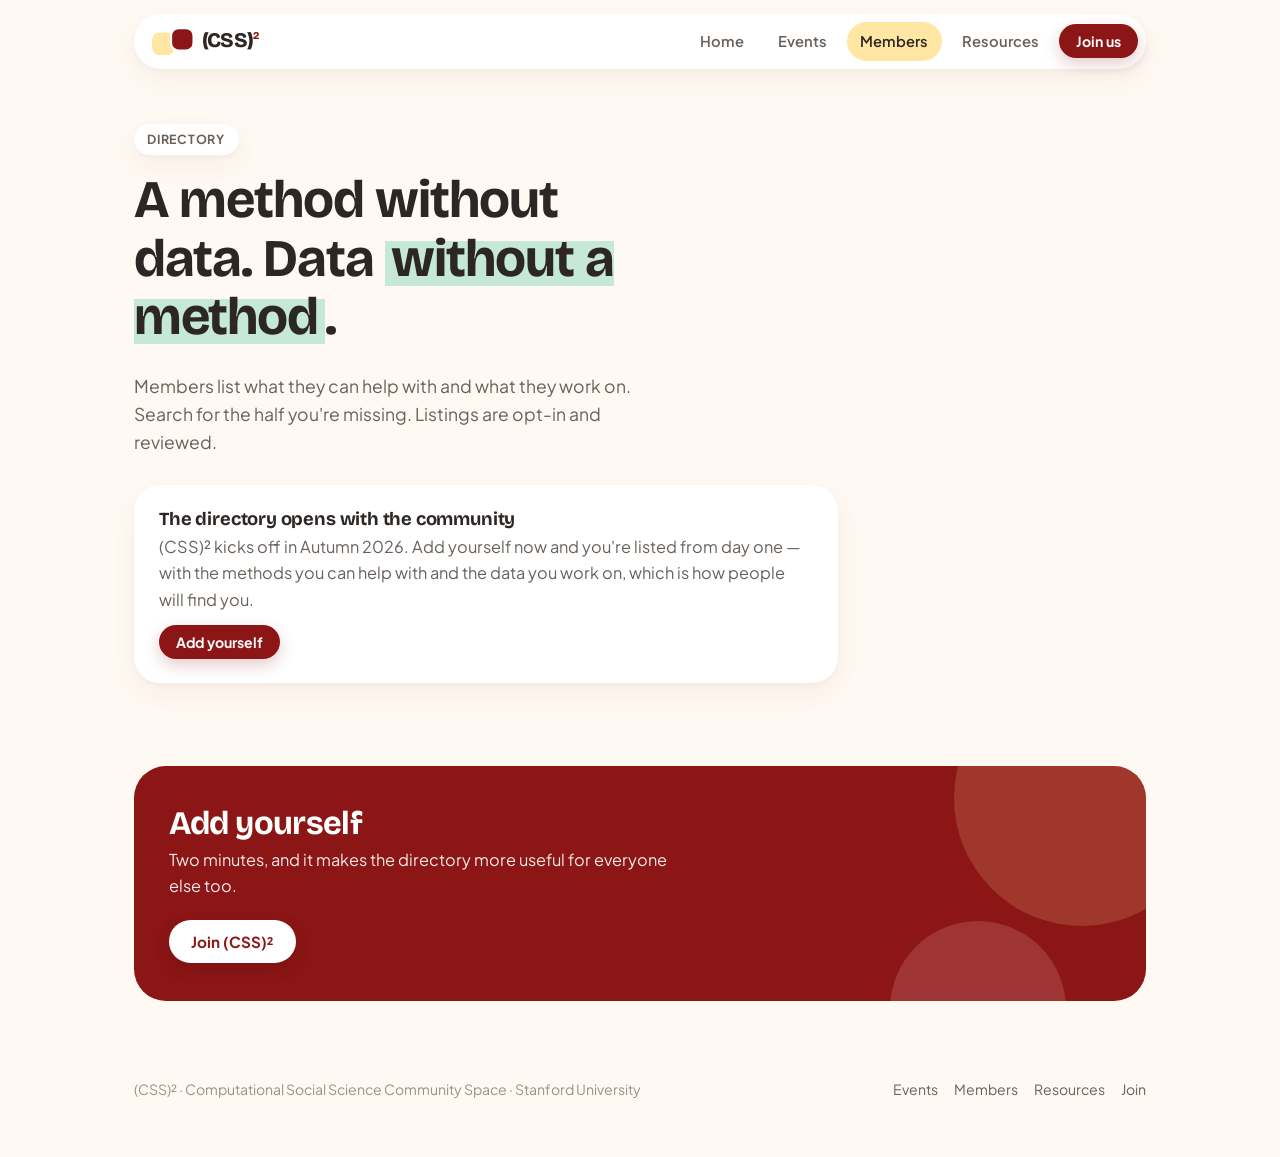
==== directory.html @ d307f13f "Replace member data tags with a one-line blurb, add optional photos Members now carry a free-text `b" ====
<!DOCTYPE html>
<html lang="en">
<head>
<meta charset="utf-8">
<meta name="viewport" content="width=device-width, initial-scale=1">
<title>Members — (CSS)² Computational Social Science Community Space at Stanford</title>
<meta name="description" content="A searchable directory of (CSS)² members at Stanford, filterable by school, method, and the data they work with.">
<link rel="icon" href="img/favicon.svg" type="image/svg+xml">
<link rel="preconnect" href="https://fonts.googleapis.com">
<link rel="preconnect" href="https://fonts.gstatic.com" crossorigin>
<link href="https://fonts.googleapis.com/css2?family=Bricolage+Grotesque:opsz,wght@12..96,400..800&family=Plus+Jakarta+Sans:ital,wght@0,400;0,500;0,600;0,700;1,400&display=swap" rel="stylesheet">
<link rel="stylesheet" href="css/site.css">
</head>
<body>
<a class="skip-link" href="#main">Skip to content</a>

<div class="topbar">
  <div class="wrap">
    <nav class="nav" aria-label="Main">
      <a class="brand" href="index.html" aria-label="CSS squared — home">
        <svg class="brand__mark" viewBox="0 0 46 30" aria-hidden="true"><rect x="0" y="5" width="25" height="25" rx="8.5" fill="#FFE6A3"/><rect x="21" y="0" width="25" height="25" rx="8.5" fill="#8C1515" stroke="#FFFFFF" stroke-width="2.5"/></svg>
        <span class="brand__word">(CSS)<sup>2</sup></span>
      </a>
      <a class="nav__link" href="index.html">Home</a>
      <a class="nav__link" href="events.html">Events</a>
      <a class="nav__link" href="directory.html">Members</a>
      <a class="nav__link" href="resources.html">Resources</a>
      <a class="btn btn--sm" href="#" data-form-link>Join us</a>
    </nav>
  </div>
</div>

<main id="main">

  <section class="section">
    <div class="wrap">
      <div class="section__head">
        <span class="section__label">Directory</span>
        <h1>A method without data. Data <span class="hl hl--mint">without a method</span>.</h1>
        <p class="lede">
          Members list what they can help with and what they work on. Search for the half you're
          missing. Listings are opt-in and reviewed.
        </p>
      </div>

      <div class="filters" id="directory-controls">
        <div class="filters__row">
          <span class="filters__label" id="label-search">Search</span>
          <input class="search" type="search" id="member-search"
                 placeholder="Name, department, method, data…" aria-labelledby="label-search">
          <button type="button" class="chip" id="filter-seeking" aria-pressed="false">Looking for collaborators</button>
          <button type="button" class="chip" id="filter-reset">Clear</button>
        </div>
        <div class="filters__row">
          <span class="filters__label">School</span>
          <div class="filters__row" id="filter-schools"></div>
        </div>
        <div class="filters__row">
          <span class="filters__label">Methods</span>
          <div class="filters__row" id="filter-methods"></div>
        </div>
      </div>

      <p class="legend" id="directory-legend">
        Green pills are methods someone can help you with. Use the chips to narrow by
        school or method, or just search.
      </p>

      <p class="count" id="member-count" aria-live="polite"></p>
      <div class="people" id="member-results"></div>

      <div class="note hidden" id="directory-empty">
        <h3>The directory opens with the community</h3>
        <p>
          (CSS)² kicks off in Autumn 2026. Add yourself now and you're listed from day one — with
          the methods you can help with and the data you work on, which is how people will find
          you.
        </p>
        <p><a class="btn btn--sm" href="#" data-form-link>Add yourself</a></p>
      </div>
    </div>
  </section>

  <section class="section">
    <div class="wrap">
      <div class="panel">
        <h2>Add yourself</h2>
        <p>Two minutes, and it makes the directory more useful for everyone else too.</p>
        <div class="panel__actions">
          <a class="btn btn--cream" href="#" data-form-link>Join (CSS)²</a>
          <a class="btn btn--ghost" href="#" data-slack-link>Join the Slack</a>
        </div>
      </div>
    </div>
  </section>

</main>

<footer class="footer">
  <div class="wrap">
    <p>(CSS)² · Computational Social Science Community Space · Stanford University<br>
      <a href="#" data-contact-email></a></p>
    <nav aria-label="Footer">
      <a href="events.html">Events</a>
      <a href="directory.html">Members</a>
      <a href="resources.html">Resources</a>
      <a href="#" data-form-link>Join</a>
    </nav>
  </div>
</footer>

<script src="data/site.js"></script>
<script src="data/events.js"></script>
<script src="data/members.js"></script>
<script src="data/resources.js"></script>
<script src="js/site.js"></script>
</body>
</html>
---- css/site.css ----
/* ===========================================================================
   (CSS)² — Computational Social Science Community Space at Stanford

   THE LOOK: warm, soft, modern. Notes so edits stay coherent —

   · Cardinal is the anchor, but the supporting palette is four pastel
     HIGHLIGHTERS (butter, mint, blush, sky). They fill tiles, tags, and the
     marker swipes behind key phrases in headings. Nothing is grey.
   · Corners are generous: 22px on surfaces, fully round on anything you click.
   · Shadows are soft and warm-tinted, never grey, never hard-offset.
   · Layout deliberately avoids equal card grids — tiles come in three sizes.
   · People are pastel initial circles. No placeholder avatars, ever.
   =========================================================================== */

:root {
  --cardinal: #8c1515;
  --cardinal-deep: #6d1010;
  --cardinal-tint: #fbeeee;

  --butter: #ffe6a3;
  --butter-deep: #f5c95c;
  --mint: #c5e9d5;
  --mint-deep: #8ccfae;
  --blush: #fbd3da;
  --blush-deep: #f2a9b6;
  --sky: #cfe2f8;
  --sky-deep: #9ec4ef;

  --page: #fff9f3;
  --surface: #ffffff;
  --ink: #2c2724;
  --ink-2: #6a615b;
  --ink-3: #9b918a;
  --line: #f0e5da;

  --display: "Bricolage Grotesque", "Trebuchet MS", system-ui, sans-serif;
  --body: "Plus Jakarta Sans", -apple-system, BlinkMacSystemFont, "Segoe UI", Roboto, sans-serif;

  --r-lg: 26px;
  --r-md: 20px;
  --r-sm: 14px;

  --shadow: 0 2px 4px rgba(140, 90, 60, 0.04), 0 10px 24px rgba(140, 90, 60, 0.07);
  --shadow-lift: 0 4px 8px rgba(140, 90, 60, 0.06), 0 18px 38px rgba(140, 90, 60, 0.12);

  --wrap: 66rem;
}

*,
*::before,
*::after {
  box-sizing: border-box;
}

html {
  scroll-behavior: smooth;
}

body {
  margin: 0;
  font-family: var(--body);
  font-size: 1.02rem;
  line-height: 1.6;
  color: var(--ink);
  background: var(--page);
  -webkit-font-smoothing: antialiased;
}

.wrap {
  width: 100%;
  max-width: var(--wrap);
  margin: 0 auto;
  padding: 0 1.35rem;
}

/* --- Type --------------------------------------------------------------- */

h1,
h2,
h3 {
  font-family: var(--display);
  font-weight: 700;
  line-height: 1.1;
  letter-spacing: -0.02em;
  margin: 0 0 0.5em;
}

h1 {
  font-size: clamp(2.1rem, 5vw, 3.3rem);
}

h2 {
  font-size: clamp(1.5rem, 3vw, 2.05rem);
}

h3 {
  font-size: 1.15rem;
  letter-spacing: -0.01em;
}

p {
  margin: 0 0 1.05em;
}

a {
  color: var(--cardinal);
  text-decoration-thickness: 1.5px;
  text-underline-offset: 3px;
}

a:hover {
  color: var(--cardinal-deep);
}

/* The marker swipe. Sits behind the bottom of the text and survives
   line wrapping. */
.hl {
  padding: 0 0.12em;
  border-radius: 3px;
  background-image: linear-gradient(
    180deg,
    transparent 0 22%,
    var(--hl, var(--butter)) 22% 93%,
    transparent 93%
  );
}

.hl--mint {
  --hl: var(--mint);
}

.hl--blush {
  --hl: var(--blush);
}

.hl--sky {
  --hl: var(--sky);
}

.lede {
  font-size: 1.1rem;
  color: var(--ink-2);
  max-width: 40ch;
}

/* --- Floating pill nav -------------------------------------------------- */

.topbar {
  position: sticky;
  top: 0;
  z-index: 40;
  padding: 0.85rem 0;
  background: linear-gradient(var(--page) 72%, rgba(255, 249, 243, 0));
}

.nav {
  display: flex;
  align-items: center;
  gap: 0.4rem;
  flex-wrap: wrap;
  background: var(--surface);
  border-radius: 999px;
  padding: 0.5rem 0.55rem 0.5rem 1.15rem;
  box-shadow: var(--shadow);
}

.brand {
  display: flex;
  align-items: center;
  gap: 0.5rem;
  margin-right: auto;
  text-decoration: none;
  color: var(--ink);
}

/* The mark: two overlapping rounded stickers. Same shape as the favicon and
   the big lockup on the home page — keep all three in step. */
.brand__mark {
  width: 2.6rem;
  height: 1.7rem;
  flex: none;
}

.brand__word {
  font-family: var(--display);
  font-weight: 800;
  font-size: 1.3rem;
  letter-spacing: -0.03em;
  line-height: 1;
}

.brand__word sup {
  font-size: 0.5em;
  top: -0.62em;
  color: var(--cardinal);
}

.nav__link {
  font-size: 0.92rem;
  font-weight: 600;
  color: var(--ink-2);
  text-decoration: none;
  padding: 0.5rem 0.85rem;
  border-radius: 999px;
}

.nav__link:hover {
  background: var(--page);
  color: var(--ink);
}

.nav__link[aria-current="page"] {
  background: var(--butter);
  color: var(--ink);
}

@media (max-width: 40rem) {
  .nav {
    padding: 0.75rem 0.9rem;
    border-radius: var(--r-md);
  }

  .brand {
    width: 100%;
    margin: 0 0 0.3rem;
  }

  .nav__link {
    padding: 0.4rem 0.7rem;
    font-size: 0.88rem;
  }
}

/* --- Buttons ------------------------------------------------------------ */

.btn {
  display: inline-flex;
  align-items: center;
  gap: 0.45rem;
  font-family: var(--body);
  font-size: 0.95rem;
  font-weight: 700;
  line-height: 1;
  padding: 0.85rem 1.4rem;
  border: none;
  border-radius: 999px;
  background: var(--cardinal);
  color: #fff;
  text-decoration: none;
  cursor: pointer;
  box-shadow: 0 6px 16px rgba(140, 21, 21, 0.22);
  transition: transform 0.16s ease, box-shadow 0.16s ease, background 0.16s ease;
}

.btn:hover {
  background: var(--cardinal-deep);
  color: #fff;
  transform: translateY(-2px);
  box-shadow: 0 10px 22px rgba(140, 21, 21, 0.28);
}

.btn--sm {
  font-size: 0.88rem;
  padding: 0.62rem 1.05rem;
}

.btn--soft {
  background: var(--surface);
  color: var(--ink);
  box-shadow: var(--shadow);
}

.btn--soft:hover {
  background: var(--surface);
  color: var(--cardinal);
  box-shadow: var(--shadow-lift);
}

.btn--cream {
  background: #fff;
  color: var(--cardinal);
  box-shadow: 0 6px 18px rgba(0, 0, 0, 0.12);
}

.btn--cream:hover {
  background: #fff;
  color: var(--cardinal-deep);
}

/* --- Hero --------------------------------------------------------------- */

.hero {
  padding: 2.5rem 0 1rem;
}

.hero .wrap {
  display: grid;
  grid-template-columns: minmax(0, 1.05fr) minmax(0, 0.95fr);
  gap: 2.5rem;
  align-items: center;
}

/* The masthead lockup that opens the home page. */
.lockup {
  display: flex;
  align-items: center;
  gap: 0.85rem;
  margin-bottom: 0.7rem;
}

.lockup__mark {
  width: 5rem;
  height: 3.25rem;
  flex: none;
}

.lockup__word {
  font-family: var(--display);
  font-weight: 800;
  font-size: clamp(2.7rem, 7vw, 4.2rem);
  line-height: 0.85;
  letter-spacing: -0.045em;
  margin: 0;
}

.lockup__word sup {
  font-size: 0.45em;
  top: -0.62em;
  color: var(--cardinal);
}

.hero h1 {
  font-size: clamp(1.35rem, 2.9vw, 1.95rem);
  margin: 0 0 0.6rem;
}

.hero__tagline {
  font-family: var(--display);
  font-weight: 600;
  font-size: 1.28rem;
  line-height: 1.35;
  color: var(--ink);
  margin: 0 0 0.95rem;
  max-width: 34ch;
}

@media (max-width: 34rem) {
  .lockup__mark {
    width: 3.8rem;
    height: 2.5rem;
  }
}

.hero__note {
  font-size: 0.88rem;
  color: var(--ink-3);
  margin: 0.9rem 0 0;
}

.hero__actions {
  display: flex;
  gap: 0.6rem;
  flex-wrap: wrap;
  margin-top: 1.4rem;
}

/* The sticker cluster: what people turn up holding. */
.stickers {
  position: relative;
  display: flex;
  flex-wrap: wrap;
  gap: 0.7rem;
  justify-content: center;
  align-content: center;
  min-height: 15rem;
  padding: 1rem 0;
}

.sticker {
  font-family: var(--display);
  font-weight: 600;
  font-size: 1rem;
  padding: 0.7rem 1.1rem;
  border-radius: 999px;
  background: var(--surface);
  box-shadow: var(--shadow);
  white-space: nowrap;
  transition: transform 0.2s ease;
}

.sticker:nth-child(1) {
  background: var(--butter);
  transform: rotate(-4deg);
}

.sticker:nth-child(2) {
  background: var(--mint);
  transform: rotate(3deg) translateY(-4px);
}

.sticker:nth-child(3) {
  background: var(--blush);
  transform: rotate(-2deg);
}

.sticker:nth-child(4) {
  background: var(--sky);
  transform: rotate(5deg) translateY(3px);
}

.sticker:nth-child(5) {
  background: var(--surface);
  transform: rotate(-3deg);
}

.stickers:hover .sticker {
  transform: rotate(0deg) translateY(0);
}

@media (prefers-reduced-motion: reduce) {
  .sticker,
  .stickers:hover .sticker {
    transition: none;
  }
}

@media (max-width: 52rem) {
  .hero .wrap {
    grid-template-columns: 1fr;
    gap: 1.2rem;
  }

  .stickers {
    min-height: 0;
    justify-content: flex-start;
  }
}

/* --- Sections ----------------------------------------------------------- */

.section {
  padding: 2.6rem 0;
}

.section__label {
  display: inline-block;
  font-size: 0.78rem;
  font-weight: 700;
  letter-spacing: 0.06em;
  text-transform: uppercase;
  color: var(--ink-2);
  background: var(--surface);
  border-radius: 999px;
  padding: 0.35rem 0.85rem;
  margin-bottom: 1rem;
  box-shadow: var(--shadow);
}

.section__head {
  max-width: 46ch;
  margin-bottom: 1.8rem;
}

.section__head :last-child {
  margin-bottom: 0;
}

/* Hand-drawn squiggle between sections. */
.squiggle {
  display: block;
  width: 100%;
  max-width: 12rem;
  height: 14px;
  margin: 0.4rem 0 0;
  color: var(--blush-deep);
}

/* --- Bento tiles -------------------------------------------------------- */

.bento {
  display: grid;
  grid-template-columns: repeat(6, 1fr);
  gap: 1rem;
}

.tile {
  grid-column: span 2;
  background: var(--surface);
  border-radius: var(--r-lg);
  padding: 1.4rem 1.5rem 1.5rem;
  box-shadow: var(--shadow);
  transition: transform 0.18s ease, box-shadow 0.18s ease;
}

.tile:hover {
  transform: translateY(-3px);
  box-shadow: var(--shadow-lift);
}

.tile--wide {
  grid-column: span 3;
}

.tile--butter {
  background: var(--butter);
}

.tile--mint {
  background: var(--mint);
}

.tile--blush {
  background: var(--blush);
}

.tile--sky {
  background: var(--sky);
}

.tile h3 {
  margin-bottom: 0.35rem;
}

.tile p {
  margin: 0;
  font-size: 0.96rem;
  color: var(--ink-2);
}

.tile--butter p,
.tile--mint p,
.tile--blush p,
.tile--sky p {
  color: #4d443d;
}

.tile__glyph {
  display: block;
  width: 2.5rem;
  height: 2.5rem;
  margin-bottom: 0.7rem;
}

@media (max-width: 52rem) {
  .bento {
    grid-template-columns: repeat(2, 1fr);
  }

  .tile,
  .tile--wide {
    grid-column: span 1;
  }
}

@media (max-width: 34rem) {
  .bento {
    grid-template-columns: 1fr;
  }
}

/* --- Events ------------------------------------------------------------- */

.quarter {
  margin-bottom: 2.2rem;
}

.quarter:last-child {
  margin-bottom: 0;
}

.quarter__name {
  display: inline-block;
  font-family: var(--display);
  font-weight: 700;
  font-size: 1rem;
  padding: 0.3rem 0.9rem;
  border-radius: 999px;
  background: var(--butter);
  margin-bottom: 0.9rem;
}

.quarter:nth-child(2) .quarter__name {
  background: var(--mint);
}

.quarter:nth-child(3) .quarter__name {
  background: var(--sky);
}

.quarter:nth-child(4) .quarter__name {
  background: var(--blush);
}

.event {
  display: grid;
  grid-template-columns: 5.4rem minmax(0, 1fr);
  gap: 0 1.2rem;
  background: var(--surface);
  border-radius: var(--r-md);
  padding: 1.15rem 1.35rem;
  margin-bottom: 0.7rem;
  box-shadow: var(--shadow);
  transition: transform 0.18s ease, box-shadow 0.18s ease;
}

.event:hover {
  transform: translateY(-2px);
  box-shadow: var(--shadow-lift);
}

.event__week {
  font-size: 0.78rem;
  font-weight: 700;
  letter-spacing: 0.04em;
  text-transform: uppercase;
  color: var(--cardinal);
  background: var(--cardinal-tint);
  border-radius: 999px;
  padding: 0.28rem 0.5rem;
  text-align: center;
  align-self: start;
}

.event__title {
  font-family: var(--display);
  font-weight: 700;
  font-size: 1.14rem;
  line-height: 1.25;
  margin: 0 0 0.3rem;
}

.event__blurb {
  margin: 0;
  color: var(--ink-2);
  font-size: 0.96rem;
}

.event__meta {
  font-size: 0.85rem;
  color: var(--ink-3);
  margin: 0.5rem 0 0;
}

.event--past {
  background: #fdf7f1;
  box-shadow: none;
  border: 1px solid var(--line);
}

.event--past .event__week {
  color: var(--ink-2);
  background: var(--line);
}

.event--past:hover {
  transform: none;
  box-shadow: var(--shadow);
}

@media (max-width: 34rem) {
  .event {
    grid-template-columns: 1fr;
    gap: 0.5rem;
  }

  .event__week {
    justify-self: start;
    padding: 0.28rem 0.7rem;
  }
}

/* --- Pills (tags, materials) -------------------------------------------- */

.pills {
  display: flex;
  flex-wrap: wrap;
  gap: 0.35rem;
  margin: 0.7rem 0 0;
  padding: 0;
  list-style: none;
}

.pill {
  display: inline-block;
  font-size: 0.8rem;
  font-weight: 600;
  line-height: 1.4;
  padding: 0.25rem 0.7rem;
  border-radius: 999px;
  background: var(--page);
  color: var(--ink-2);
}

.pill--method {
  background: var(--mint);
  color: #2f5c46;
}

.pill--seek {
  background: var(--cardinal);
  color: #fff;
}

.pill--link {
  background: var(--sky);
  color: #234a76;
  text-decoration: none;
}

.pill--link:hover {
  background: var(--sky-deep);
  color: #1a3a5e;
}

/* --- People ------------------------------------------------------------- */

.people {
  display: grid;
  gap: 1rem;
  grid-template-columns: repeat(auto-fill, minmax(15.5rem, 1fr));
}

.person {
  display: flex;
  align-items: flex-start;
  gap: 0.9rem;
  background: var(--surface);
  border-radius: var(--r-md);
  padding: 1.1rem 1.2rem 1.2rem;
  box-shadow: var(--shadow);
  transition: transform 0.18s ease, box-shadow 0.18s ease;
}

.person:hover {
  transform: translateY(-3px);
  box-shadow: var(--shadow-lift);
}

.avatar {
  flex: none;
  width: 2.9rem;
  height: 2.9rem;
  border-radius: 999px;
  display: grid;
  place-items: center;
  font-family: var(--display);
  font-weight: 700;
  font-size: 1rem;
  color: #4a4038;
  background: var(--butter);
}

.avatar--1 {
  background: var(--mint);
}

.avatar--2 {
  background: var(--blush);
}

.avatar--3 {
  background: var(--sky);
}

.person__body {
  min-width: 0;
}

.person__name {
  font-family: var(--display);
  font-weight: 700;
  font-size: 1.05rem;
  line-height: 1.25;
  margin: 0.15rem 0 0.1rem;
}

.person__role {
  font-size: 0.86rem;
  color: var(--ink-3);
  margin: 0;
}

/* The one-line "what I'm working on" sentence. */
.person__blurb {
  font-size: 0.94rem;
  line-height: 1.45;
  color: var(--ink-2);
  margin: 0.4rem 0 0;
}

/* A real photo, when someone has one. Same circle as the initials, so a card
   with a face and a card without sit at exactly the same size. */
.avatar--photo {
  object-fit: cover;
  background: var(--line);
}

/* --- Filters ------------------------------------------------------------ */

.filters {
  display: flex;
  flex-direction: column;
  gap: 0.65rem;
  margin-bottom: 1.2rem;
}

.filters__row {
  display: flex;
  align-items: center;
  gap: 0.4rem;
  flex-wrap: wrap;
}

.filters__label {
  flex: none;
  width: 4.6rem;
  font-size: 0.76rem;
  font-weight: 700;
  letter-spacing: 0.05em;
  text-transform: uppercase;
  color: var(--ink-3);
}

.chip {
  font-family: var(--body);
  font-size: 0.85rem;
  font-weight: 600;
  padding: 0.4rem 0.85rem;
  border: none;
  border-radius: 999px;
  background: var(--surface);
  color: var(--ink-2);
  cursor: pointer;
  box-shadow: 0 1px 3px rgba(140, 90, 60, 0.08);
  transition: background 0.15s ease, color 0.15s ease;
}

.chip:hover {
  color: var(--ink);
  background: var(--butter);
}

.chip[aria-pressed="true"] {
  background: var(--cardinal);
  color: #fff;
}

.search {
  font-family: var(--body);
  font-size: 0.95rem;
  padding: 0.55rem 1rem;
  border: none;
  border-radius: 999px;
  background: var(--surface);
  color: var(--ink);
  width: 100%;
  max-width: 16rem;
  box-shadow: 0 1px 3px rgba(140, 90, 60, 0.08);
}

.search:focus {
  outline: 2px solid var(--butter-deep);
}

.count {
  font-size: 0.85rem;
  color: var(--ink-3);
  margin: 0 0 1rem;
}

.legend {
  font-size: 0.88rem;
  color: var(--ink-2);
  margin: 0 0 1.1rem;
  display: flex;
  gap: 0.9rem;
  flex-wrap: wrap;
  align-items: center;
}

/* --- Notes (empty states) ----------------------------------------------- */

.note {
  background: var(--surface);
  border-radius: var(--r-lg);
  padding: 1.5rem 1.6rem;
  box-shadow: var(--shadow);
  max-width: 44rem;
}

.note h3 {
  margin-bottom: 0.3rem;
}

.note p {
  color: var(--ink-2);
  margin-bottom: 0.8rem;
}

.note p:last-child {
  margin-bottom: 0;
}

/* --- Rows (glossary) ---------------------------------------------------- */

.rows {
  background: var(--surface);
  border-radius: var(--r-lg);
  padding: 0.4rem 1.4rem;
  box-shadow: var(--shadow);
}

.row {
  display: grid;
  grid-template-columns: 12rem minmax(0, 1fr);
  gap: 0 1.4rem;
  padding: 0.95rem 0;
  border-bottom: 1px solid var(--line);
}

.row:last-child {
  border-bottom: none;
}

.row__term {
  font-family: var(--display);
  font-weight: 700;
  margin: 0;
}

.row__def {
  margin: 0;
  color: var(--ink-2);
  font-size: 0.97rem;
}

@media (max-width: 40rem) {
  .row {
    grid-template-columns: 1fr;
    gap: 0.2rem;
  }
}

/* --- Soft cards (canon, cross-refs) ------------------------------------- */

.cards {
  display: grid;
  gap: 1rem;
  grid-template-columns: repeat(auto-fill, minmax(17rem, 1fr));
}

.soft {
  background: var(--surface);
  border-radius: var(--r-md);
  padding: 1.2rem 1.3rem 1.3rem;
  box-shadow: var(--shadow);
  transition: transform 0.18s ease, box-shadow 0.18s ease;
}

.soft:hover {
  transform: translateY(-3px);
  box-shadow: var(--shadow-lift);
}

.soft__title {
  font-family: var(--display);
  font-weight: 700;
  font-size: 1.05rem;
  line-height: 1.3;
  margin: 0 0 0.2rem;
}

.soft__meta {
  font-size: 0.85rem;
  color: var(--ink-3);
  margin: 0;
}

.soft__note {
  font-size: 0.95rem;
  color: var(--ink-2);
  margin: 0.5rem 0 0;
}

/* --- Join panel --------------------------------------------------------- */

.panel {
  background: var(--cardinal);
  color: #fff;
  border-radius: 32px;
  padding: 2.4rem 2.2rem;
  position: relative;
  overflow: hidden;
}

.panel h2 {
  color: #fff;
  margin-bottom: 0.4rem;
}

.panel p {
  color: rgba(255, 255, 255, 0.9);
  max-width: 44ch;
}

.panel__actions {
  display: flex;
  gap: 0.6rem;
  flex-wrap: wrap;
  margin-top: 1.3rem;
}

/* Two soft blobs, just for warmth. */
.panel::before,
.panel::after {
  content: "";
  position: absolute;
  border-radius: 999px;
  opacity: 0.16;
  pointer-events: none;
}

.panel::before {
  width: 16rem;
  height: 16rem;
  background: var(--butter);
  right: -4rem;
  top: -6rem;
}

.panel::after {
  width: 11rem;
  height: 11rem;
  background: var(--blush);
  right: 5rem;
  bottom: -6rem;
}

.panel .btn--ghost {
  background: rgba(255, 255, 255, 0.14);
  color: #fff;
  box-shadow: none;
}

.panel .btn--ghost:hover {
  background: rgba(255, 255, 255, 0.24);
  color: #fff;
}

/* --- Footer ------------------------------------------------------------- */

.footer {
  padding: 2.2rem 0 2.6rem;
  font-size: 0.88rem;
  color: var(--ink-3);
}

.footer .wrap {
  display: flex;
  gap: 1.2rem;
  flex-wrap: wrap;
  justify-content: space-between;
  align-items: baseline;
}

.footer a {
  color: var(--ink-2);
  text-decoration: none;
}

.footer a:hover {
  color: var(--cardinal);
  text-decoration: underline;
}

.footer nav {
  display: flex;
  gap: 1rem;
  flex-wrap: wrap;
}

/* --- Utilities ---------------------------------------------------------- */

.hidden {
  display: none !important;
}

.skip-link {
  position: absolute;
  left: -9999px;
  top: 0;
  background: #fff;
  color: var(--cardinal);
  padding: 0.7rem 1rem;
  border-radius: 0 0 var(--r-sm) 0;
  z-index: 100;
}

.skip-link:focus {
  left: 0;
}

:focus-visible {
  outline: 2px solid var(--cardinal);
  outline-offset: 2px;
}
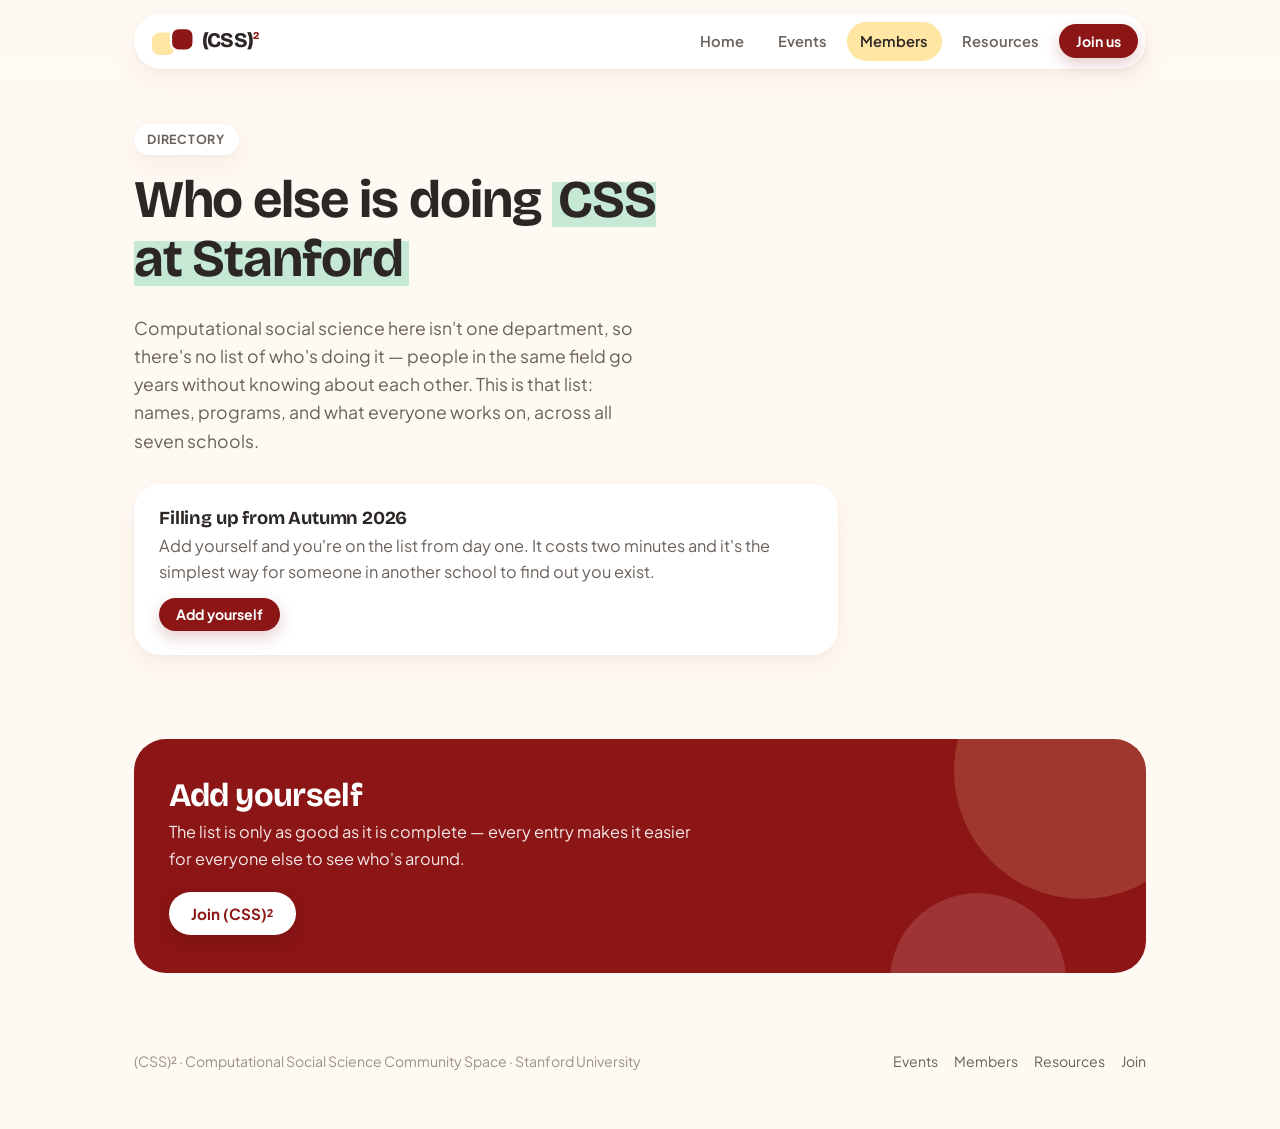
==== commit b743609f: "Reframe the directory around discovery, simplify the member schema The directory's job is seeing who" ====
--- a/directory.html
+++ b/directory.html
@@ -4,7 +4,7 @@
 <meta charset="utf-8">
 <meta name="viewport" content="width=device-width, initial-scale=1">
 <title>Members — (CSS)² Computational Social Science Community Space at Stanford</title>
-<meta name="description" content="A searchable directory of (CSS)² members at Stanford, filterable by school, method, and the data they work with.">
+<meta name="description" content="Who is doing computational social science at Stanford: a directory of (CSS)² members, their programs, and what they work on.">
 <link rel="icon" href="img/favicon.svg" type="image/svg+xml">
 <link rel="preconnect" href="https://fonts.googleapis.com">
 <link rel="preconnect" href="https://fonts.gstatic.com" crossorigin>
@@ -36,10 +36,11 @@
     <div class="wrap">
       <div class="section__head">
         <span class="section__label">Directory</span>
-        <h1>A method without data. Data <span class="hl hl--mint">without a method</span>.</h1>
+        <h1>Who else is doing <span class="hl hl--mint">CSS at Stanford</span></h1>
         <p class="lede">
-          Members list what they can help with and what they work on. Search for the half you're
-          missing. Listings are opt-in and reviewed.
+          Computational social science here isn't one department, so there's no list of who's
+          doing it — people in the same field go years without knowing about each other. This is
+          that list: names, programs, and what everyone works on, across all seven schools.
         </p>
       </div>
 
@@ -47,13 +48,8 @@
         <div class="filters__row">
           <span class="filters__label" id="label-search">Search</span>
           <input class="search" type="search" id="member-search"
-                 placeholder="Name, department, method, data…" aria-labelledby="label-search">
-          <button type="button" class="chip" id="filter-seeking" aria-pressed="false">Looking for collaborators</button>
+                 placeholder="Name, program, topic…" aria-labelledby="label-search">
           <button type="button" class="chip" id="filter-reset">Clear</button>
-        </div>
-        <div class="filters__row">
-          <span class="filters__label">School</span>
-          <div class="filters__row" id="filter-schools"></div>
         </div>
         <div class="filters__row">
           <span class="filters__label">Methods</span>
@@ -62,19 +58,17 @@
       </div>
 
       <p class="legend" id="directory-legend">
-        Green pills are methods someone can help you with. Use the chips to narrow by
-        school or method, or just search.
+        Green pills are the methods someone uses. Filter by one, or just search.
       </p>
 
       <p class="count" id="member-count" aria-live="polite"></p>
       <div class="people" id="member-results"></div>
 
       <div class="note hidden" id="directory-empty">
-        <h3>The directory opens with the community</h3>
+        <h3>Filling up from Autumn 2026</h3>
         <p>
-          (CSS)² kicks off in Autumn 2026. Add yourself now and you're listed from day one — with
-          the methods you can help with and the data you work on, which is how people will find
-          you.
+          Add yourself and you're on the list from day one. It costs two minutes and it's the
+          simplest way for someone in another school to find out you exist.
         </p>
         <p><a class="btn btn--sm" href="#" data-form-link>Add yourself</a></p>
       </div>
@@ -85,7 +79,8 @@
     <div class="wrap">
       <div class="panel">
         <h2>Add yourself</h2>
-        <p>Two minutes, and it makes the directory more useful for everyone else too.</p>
+        <p>The list is only as good as it is complete — every entry makes it easier for everyone
+          else to see who's around.</p>
         <div class="panel__actions">
           <a class="btn btn--cream" href="#" data-form-link>Join (CSS)²</a>
           <a class="btn btn--ghost" href="#" data-slack-link>Join the Slack</a>
--- a/css/site.css
+++ b/css/site.css
@@ -696,11 +696,6 @@
   color: #2f5c46;
 }
 
-.pill--seek {
-  background: var(--cardinal);
-  color: #fff;
-}
-
 .pill--link {
   background: var(--sky);
   color: #234a76;
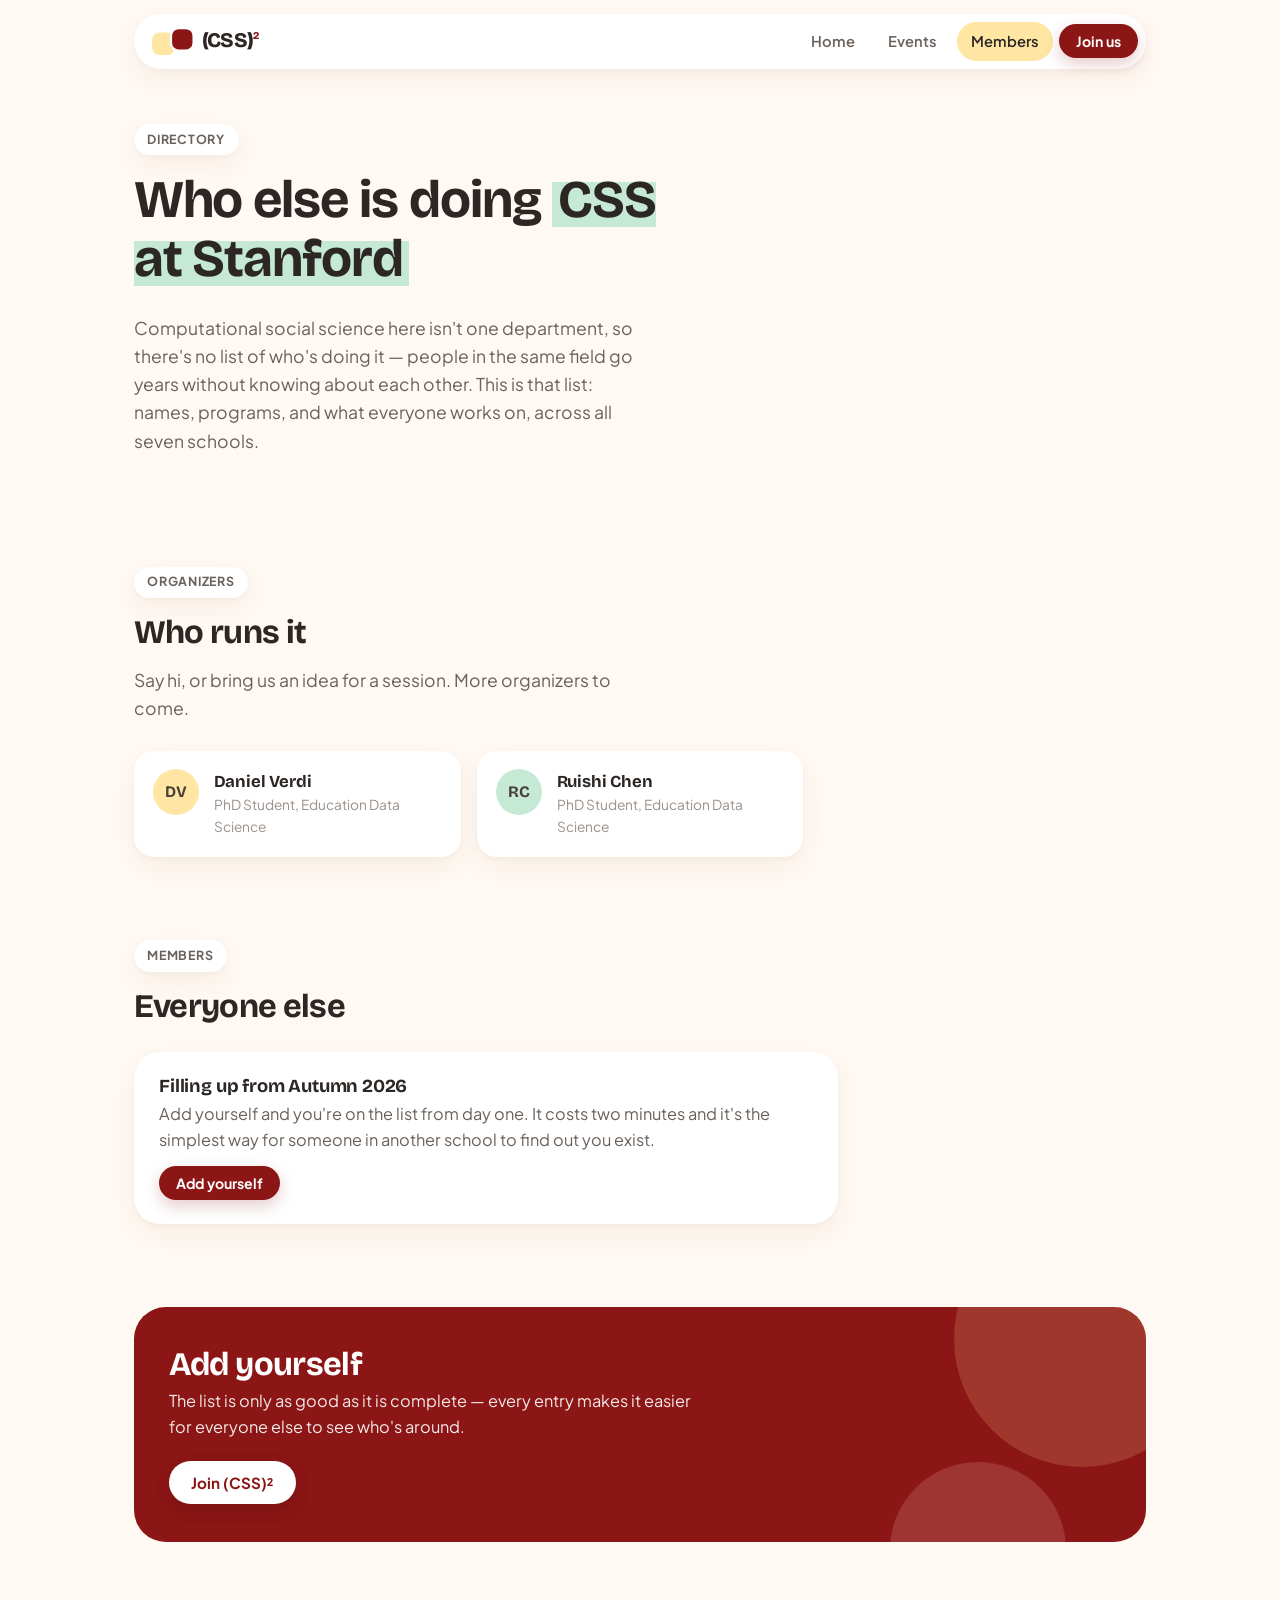
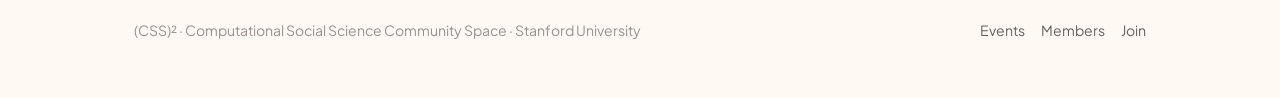
==== commit 072e7f09: "Hide resources for now, move organizers to the top of the members page The resources page is empty u" ====
--- a/directory.html
+++ b/directory.html
@@ -24,7 +24,6 @@
       <a class="nav__link" href="index.html">Home</a>
       <a class="nav__link" href="events.html">Events</a>
       <a class="nav__link" href="directory.html">Members</a>
-      <a class="nav__link" href="resources.html">Resources</a>
       <a class="btn btn--sm" href="#" data-form-link>Join us</a>
     </nav>
   </div>
@@ -42,6 +41,26 @@
           doing it — people in the same field go years without knowing about each other. This is
           that list: names, programs, and what everyone works on, across all seven schools.
         </p>
+      </div>
+    </div>
+  </section>
+
+  <section class="section">
+    <div class="wrap">
+      <div class="section__head">
+        <span class="section__label">Organizers</span>
+        <h2>Who runs it</h2>
+        <p class="lede">Say hi, or bring us an idea for a session. More organizers to come.</p>
+      </div>
+      <div class="people" id="organizers"></div>
+    </div>
+  </section>
+
+  <section class="section">
+    <div class="wrap">
+      <div class="section__head">
+        <span class="section__label">Members</span>
+        <h2>Everyone else</h2>
       </div>
 
       <div class="filters" id="directory-controls">
@@ -98,7 +117,6 @@
     <nav aria-label="Footer">
       <a href="events.html">Events</a>
       <a href="directory.html">Members</a>
-      <a href="resources.html">Resources</a>
       <a href="#" data-form-link>Join</a>
     </nav>
   </div>
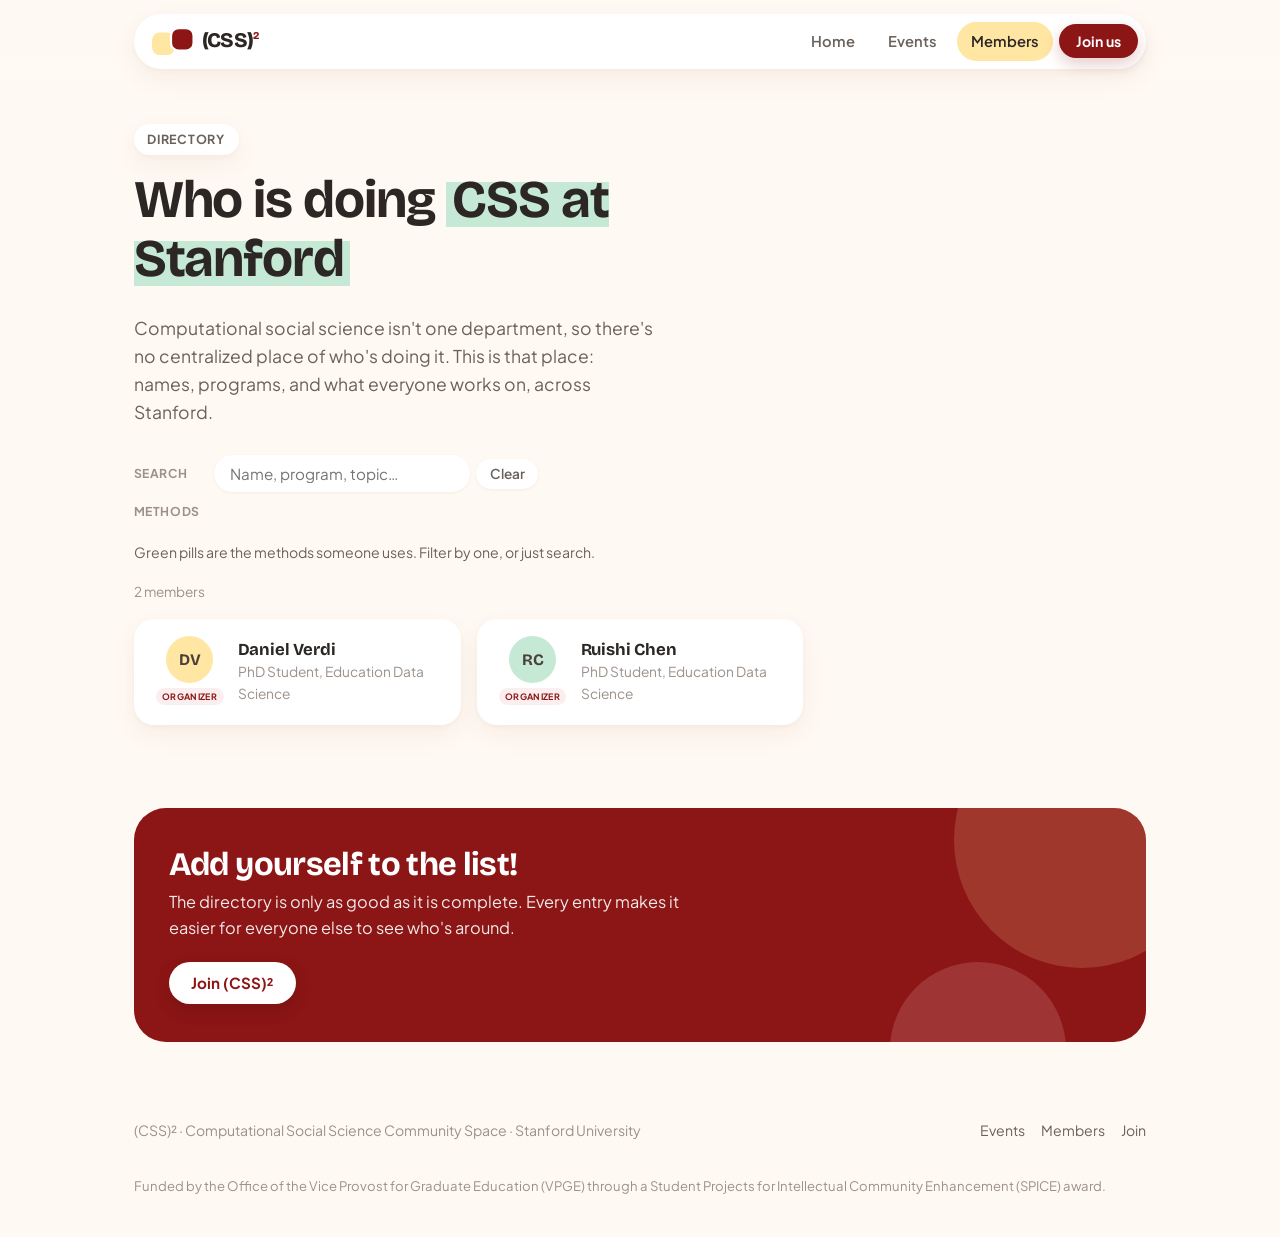
==== commit 7005a500: "Merge organizers into the member list, refresh copy, credit the funder Organizers are no longer a se" ====
--- a/directory.html
+++ b/directory.html
@@ -35,32 +35,12 @@
     <div class="wrap">
       <div class="section__head">
         <span class="section__label">Directory</span>
-        <h1>Who else is doing <span class="hl hl--mint">CSS at Stanford</span></h1>
+        <h1>Who is doing <span class="hl hl--mint">CSS at Stanford</span></h1>
         <p class="lede">
-          Computational social science here isn't one department, so there's no list of who's
-          doing it — people in the same field go years without knowing about each other. This is
-          that list: names, programs, and what everyone works on, across all seven schools.
+          Computational social science isn't one department, so there's no centralized place of
+          who's doing it. This is that place: names, programs, and what everyone works on, across
+          Stanford.
         </p>
-      </div>
-    </div>
-  </section>
-
-  <section class="section">
-    <div class="wrap">
-      <div class="section__head">
-        <span class="section__label">Organizers</span>
-        <h2>Who runs it</h2>
-        <p class="lede">Say hi, or bring us an idea for a session. More organizers to come.</p>
-      </div>
-      <div class="people" id="organizers"></div>
-    </div>
-  </section>
-
-  <section class="section">
-    <div class="wrap">
-      <div class="section__head">
-        <span class="section__label">Members</span>
-        <h2>Everyone else</h2>
       </div>
 
       <div class="filters" id="directory-controls">
@@ -85,11 +65,7 @@
 
       <div class="note hidden" id="directory-empty">
         <h3>Filling up from Autumn 2026</h3>
-        <p>
-          Add yourself and you're on the list from day one. It costs two minutes and it's the
-          simplest way for someone in another school to find out you exist.
-        </p>
-        <p><a class="btn btn--sm" href="#" data-form-link>Add yourself</a></p>
+        <p>Nobody has been added yet.</p>
       </div>
     </div>
   </section>
@@ -97,9 +73,9 @@
   <section class="section">
     <div class="wrap">
       <div class="panel">
-        <h2>Add yourself</h2>
-        <p>The list is only as good as it is complete — every entry makes it easier for everyone
-          else to see who's around.</p>
+        <h2>Add yourself to the list!</h2>
+        <p>The directory is only as good as it is complete. Every entry makes it easier for
+          everyone else to see who's around.</p>
         <div class="panel__actions">
           <a class="btn btn--cream" href="#" data-form-link>Join (CSS)²</a>
           <a class="btn btn--ghost" href="#" data-slack-link>Join the Slack</a>
@@ -120,6 +96,10 @@
       <a href="#" data-form-link>Join</a>
     </nav>
   </div>
+  <p class="footer__funding">
+    Funded by the Office of the Vice Provost for Graduate Education (VPGE) through a Student
+    Projects for Intellectual Community Enhancement (SPICE) award.
+  </p>
 </footer>
 
 <script src="data/site.js"></script>
--- a/css/site.css
+++ b/css/site.css
@@ -718,7 +718,7 @@
 .person {
   display: flex;
   align-items: flex-start;
-  gap: 0.9rem;
+  gap: 0.7rem;
   background: var(--surface);
   border-radius: var(--r-md);
   padding: 1.1rem 1.2rem 1.2rem;
@@ -729,6 +729,31 @@
 .person:hover {
   transform: translateY(-3px);
   box-shadow: var(--shadow-lift);
+}
+
+/* Avatar column: the circle, with room for a badge underneath. Fixed width so
+   a card with a badge and one without still line up. */
+.person__face {
+  flex: none;
+  /* Wide enough for the "Organizer" badge, which is wider than the circle.
+     Fixed, so names line up across cards whether or not there's a badge. */
+  width: 4.6rem;
+  display: flex;
+  flex-direction: column;
+  align-items: center;
+  gap: 0.3rem;
+}
+
+.person__badge {
+  font-size: 0.55rem;
+  font-weight: 700;
+  letter-spacing: 0.04em;
+  text-transform: uppercase;
+  color: var(--cardinal);
+  background: var(--cardinal-tint);
+  border-radius: 999px;
+  padding: 0.12rem 0.4rem;
+  white-space: nowrap;
 }
 
 .avatar {
@@ -1072,6 +1097,15 @@
   display: flex;
   gap: 1rem;
   flex-wrap: wrap;
+}
+
+.footer__funding {
+  margin: 1.2rem auto 0;
+  max-width: var(--wrap);
+  padding: 0 1.35rem;
+  font-size: 0.82rem;
+  line-height: 1.5;
+  color: var(--ink-3);
 }
 
 /* --- Utilities ---------------------------------------------------------- */
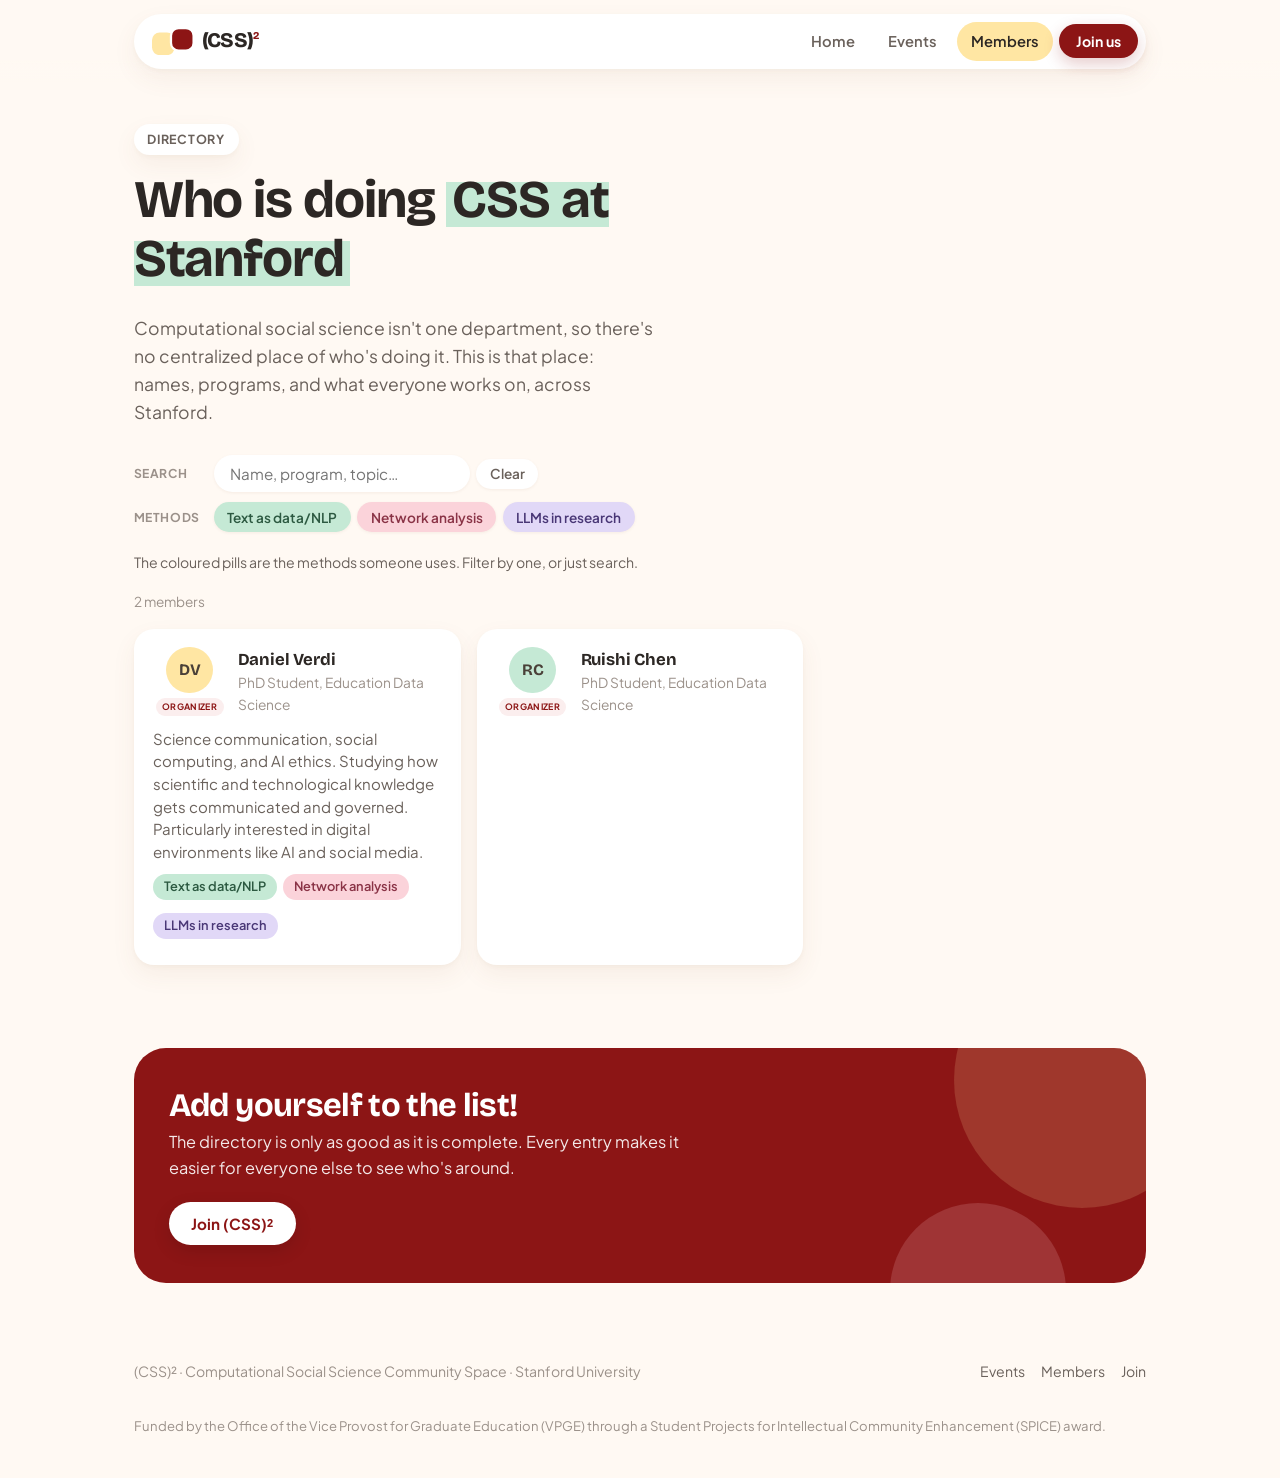
==== commit dcc8a116: "Open the form in a new tab, give each method its own tone, roomier cards The registration form and S" ====
--- a/directory.html
+++ b/directory.html
@@ -57,7 +57,7 @@
       </div>
 
       <p class="legend" id="directory-legend">
-        Green pills are the methods someone uses. Filter by one, or just search.
+        The coloured pills are the methods someone uses. Filter by one, or just search.
       </p>
 
       <p class="count" id="member-count" aria-live="polite"></p>
--- a/css/site.css
+++ b/css/site.css
@@ -25,6 +25,8 @@
   --blush-deep: #f2a9b6;
   --sky: #cfe2f8;
   --sky-deep: #9ec4ef;
+  --lilac: #e1d8f7;
+  --peach: #ffd9c2;
 
   --page: #fff9f3;
   --surface: #ffffff;
@@ -682,6 +684,10 @@
 
 .pill {
   display: inline-block;
+  max-width: 100%;
+  overflow: hidden;
+  text-overflow: ellipsis;
+  white-space: nowrap;
   font-size: 0.8rem;
   font-weight: 600;
   line-height: 1.4;
@@ -691,9 +697,45 @@
   color: var(--ink-2);
 }
 
-.pill--method {
+/* One tone per method — see toneFor() in js/site.js. Used by both the pills on
+   a card and the filter chips, so a method reads the same in both places.
+   Doubled-up selectors on purpose: .chip sets its own background further down,
+   and these need to beat it regardless of source order. The pressed state
+   still wins, because [aria-pressed] adds specificity on top. */
+.pill.tone-0,
+.chip.tone-0 {
   background: var(--mint);
-  color: #2f5c46;
+  color: #2c5941;
+}
+
+.pill.tone-1,
+.chip.tone-1 {
+  background: var(--sky);
+  color: #23496f;
+}
+
+.pill.tone-2,
+.chip.tone-2 {
+  background: var(--blush);
+  color: #8a3346;
+}
+
+.pill.tone-3,
+.chip.tone-3 {
+  background: var(--butter);
+  color: #6b5013;
+}
+
+.pill.tone-4,
+.chip.tone-4 {
+  background: var(--lilac);
+  color: #493776;
+}
+
+.pill.tone-5,
+.chip.tone-5 {
+  background: var(--peach);
+  color: #8a4620;
 }
 
 .pill--link {
@@ -712,13 +754,11 @@
 .people {
   display: grid;
   gap: 1rem;
-  grid-template-columns: repeat(auto-fill, minmax(15.5rem, 1fr));
+  grid-template-columns: repeat(auto-fill, minmax(18rem, 1fr));
 }
 
 .person {
-  display: flex;
-  align-items: flex-start;
-  gap: 0.7rem;
+  display: block;
   background: var(--surface);
   border-radius: var(--r-md);
   padding: 1.1rem 1.2rem 1.2rem;
@@ -729,6 +769,18 @@
 .person:hover {
   transform: translateY(-3px);
   box-shadow: var(--shadow-lift);
+}
+
+/* Name and face sit on one row; the blurb and pills run the full card width
+   underneath, which a 250-character bio needs. */
+.person__head {
+  display: flex;
+  align-items: flex-start;
+  gap: 0.7rem;
+}
+
+.person__id {
+  min-width: 0;
 }
 
 /* Avatar column: the circle, with room for a badge underneath. Fixed width so
@@ -782,10 +834,6 @@
   background: var(--sky);
 }
 
-.person__body {
-  min-width: 0;
-}
-
 .person__name {
   font-family: var(--display);
   font-weight: 700;
@@ -803,9 +851,9 @@
 /* The one-line "what I'm working on" sentence. */
 .person__blurb {
   font-size: 0.94rem;
-  line-height: 1.45;
-  color: var(--ink-2);
-  margin: 0.4rem 0 0;
+  line-height: 1.5;
+  color: var(--ink-2);
+  margin: 0.75rem 0 0;
 }
 
 /* A real photo, when someone has one. Same circle as the initials, so a card
@@ -857,12 +905,14 @@
 
 .chip:hover {
   color: var(--ink);
-  background: var(--butter);
-}
-
-.chip[aria-pressed="true"] {
+  filter: brightness(0.96);
+}
+
+.chip[aria-pressed="true"],
+.chip[aria-pressed="true"]:hover {
   background: var(--cardinal);
   color: #fff;
+  filter: none;
 }
 
 .search {
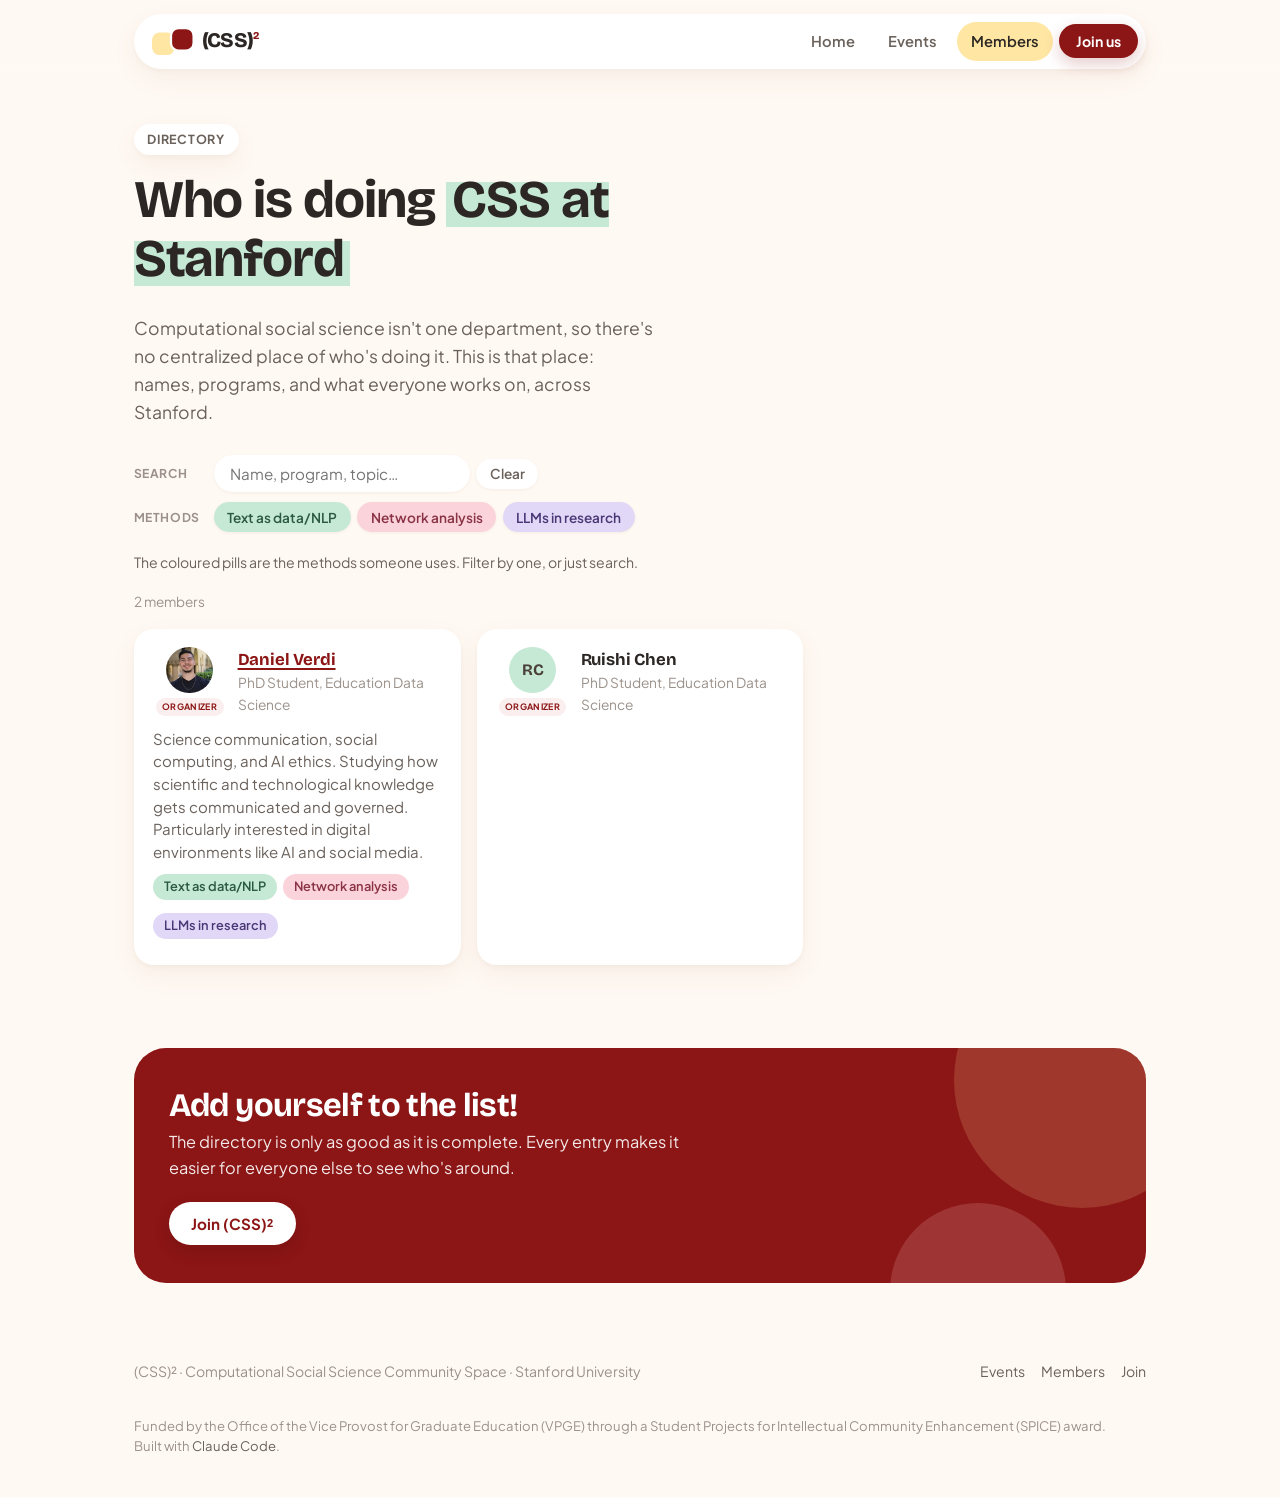
==== commit be7dcf24: "Add Daniel's headshot and site link, credit Claude Code in the footer The headshot came in at 2556x2" ====
--- a/directory.html
+++ b/directory.html
@@ -98,7 +98,8 @@
   </div>
   <p class="footer__funding">
     Funded by the Office of the Vice Provost for Graduate Education (VPGE) through a Student
-    Projects for Intellectual Community Enhancement (SPICE) award.
+    Projects for Intellectual Community Enhancement (SPICE) award.<br>
+    Built with <a href="https://claude.com/claude-code" target="_blank" rel="noopener">Claude Code</a>.
   </p>
 </footer>
 
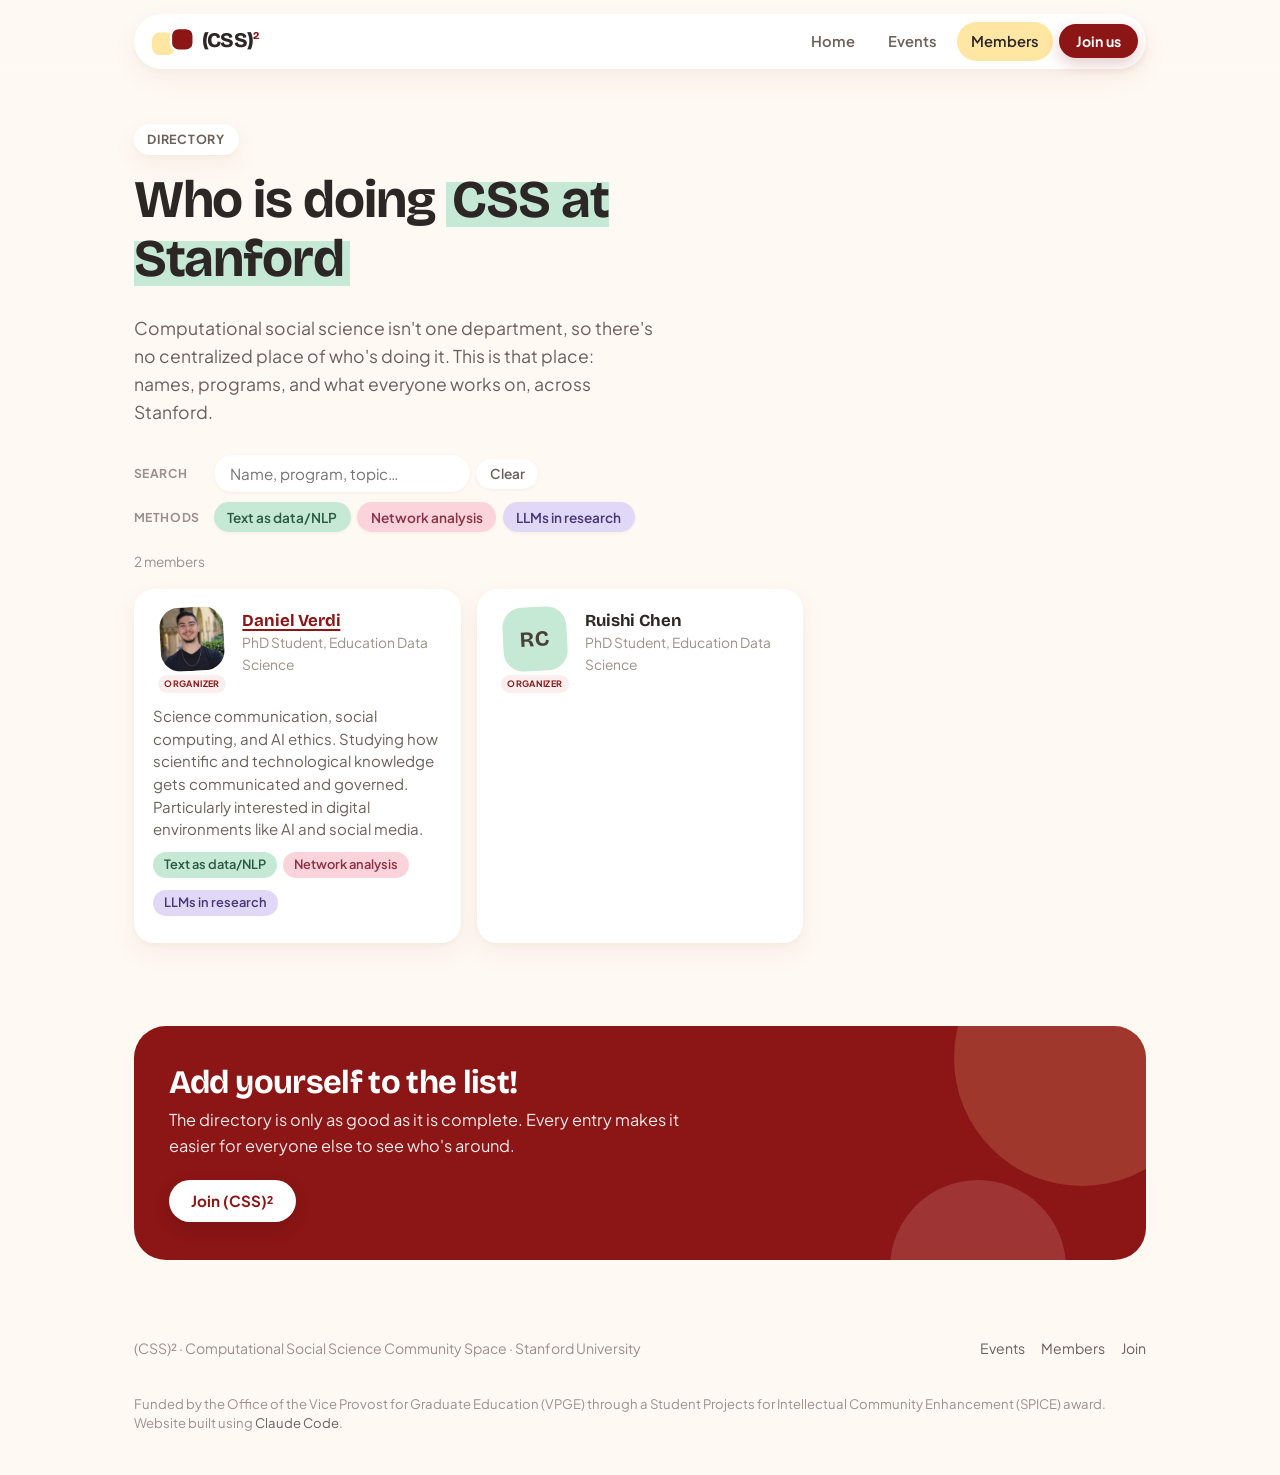
==== commit 1005e284: "Bigger squircle avatars, drop the pill legend, reword the footer credit Avatars go from 46px circles" ====
--- a/directory.html
+++ b/directory.html
@@ -56,10 +56,6 @@
         </div>
       </div>
 
-      <p class="legend" id="directory-legend">
-        The coloured pills are the methods someone uses. Filter by one, or just search.
-      </p>
-
       <p class="count" id="member-count" aria-live="polite"></p>
       <div class="people" id="member-results"></div>
 
@@ -99,7 +95,7 @@
   <p class="footer__funding">
     Funded by the Office of the Vice Provost for Graduate Education (VPGE) through a Student
     Projects for Intellectual Community Enhancement (SPICE) award.<br>
-    Built with <a href="https://claude.com/claude-code" target="_blank" rel="noopener">Claude Code</a>.
+    Website built using <a href="https://claude.com/claude-code" target="_blank" rel="noopener">Claude Code</a>.
   </p>
 </footer>
 
--- a/css/site.css
+++ b/css/site.css
@@ -787,9 +787,9 @@
    a card with a badge and one without still line up. */
 .person__face {
   flex: none;
-  /* Wide enough for the "Organizer" badge, which is wider than the circle.
-     Fixed, so names line up across cards whether or not there's a badge. */
-  width: 4.6rem;
+  /* Wide enough for both the avatar and the "Organizer" badge. Fixed, so
+     names line up across cards whether or not there's a badge. */
+  width: 4.9rem;
   display: flex;
   flex-direction: column;
   align-items: center;
@@ -808,18 +808,35 @@
   white-space: nowrap;
 }
 
+/* Rounded squares rather than circles — same shape language as the two
+   squares in the logo, and they sit slightly askew like the hero stickers.
+   They straighten when you hover the card. */
 .avatar {
   flex: none;
-  width: 2.9rem;
-  height: 2.9rem;
-  border-radius: 999px;
+  width: 4rem;
+  height: 4rem;
+  border-radius: 1.25rem;
   display: grid;
   place-items: center;
   font-family: var(--display);
   font-weight: 700;
-  font-size: 1rem;
+  font-size: 1.35rem;
   color: #4a4038;
   background: var(--butter);
+  transform: rotate(-3deg);
+  transition: transform 0.18s ease;
+}
+
+.person:hover .avatar {
+  transform: rotate(0deg);
+}
+
+@media (prefers-reduced-motion: reduce) {
+  .avatar,
+  .person:hover .avatar {
+    transform: none;
+    transition: none;
+  }
 }
 
 .avatar--1 {
@@ -861,6 +878,11 @@
 .avatar--photo {
   object-fit: cover;
   background: var(--line);
+}
+
+/* The name sits level with the top of a taller avatar now. */
+.person__name {
+  margin-top: 0.2rem;
 }
 
 /* --- Filters ------------------------------------------------------------ */
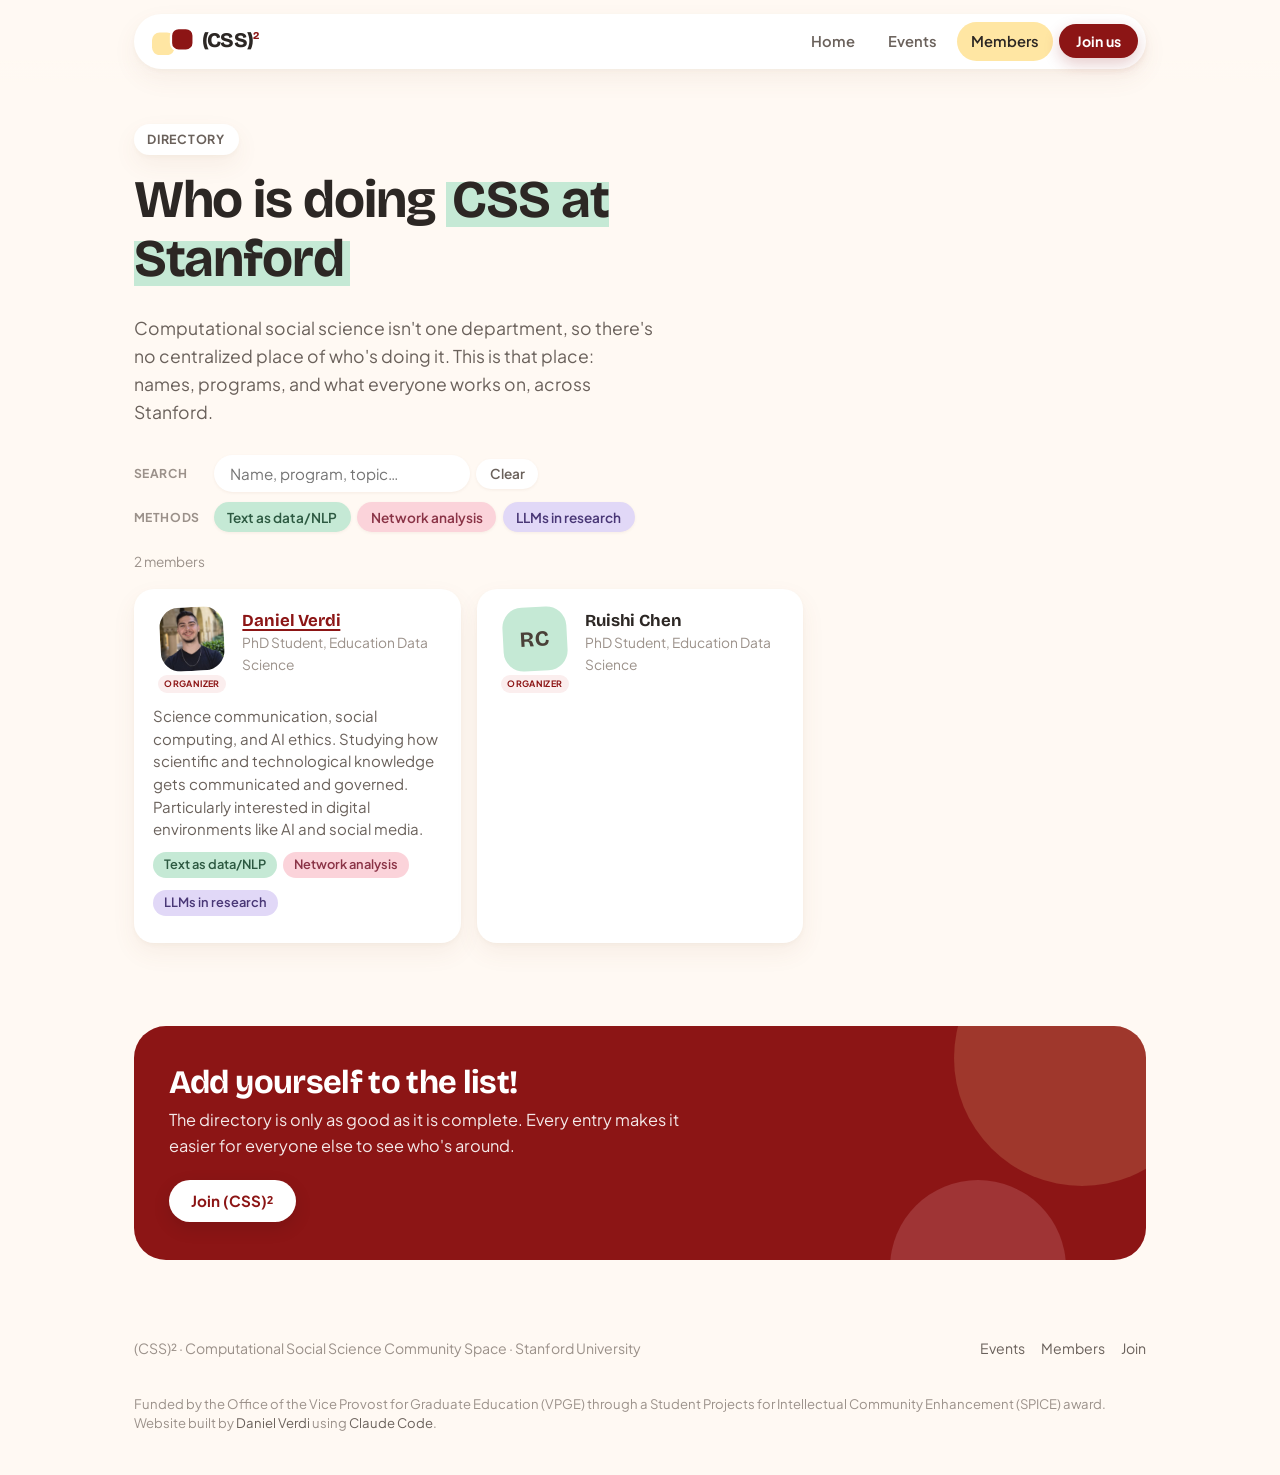
==== commit 81a9d05e: "Credit Daniel in the footer, linked to his site Co-Authored-By: Claude Opus 5 <noreply@anthropic.com" ====
--- a/directory.html
+++ b/directory.html
@@ -95,7 +95,8 @@
   <p class="footer__funding">
     Funded by the Office of the Vice Provost for Graduate Education (VPGE) through a Student
     Projects for Intellectual Community Enhancement (SPICE) award.<br>
-    Website built using <a href="https://claude.com/claude-code" target="_blank" rel="noopener">Claude Code</a>.
+    Website built by <a href="https://daniel-verdi.github.io/" target="_blank" rel="noopener">Daniel Verdi</a>
+    using <a href="https://claude.com/claude-code" target="_blank" rel="noopener">Claude Code</a>.
   </p>
 </footer>
 
